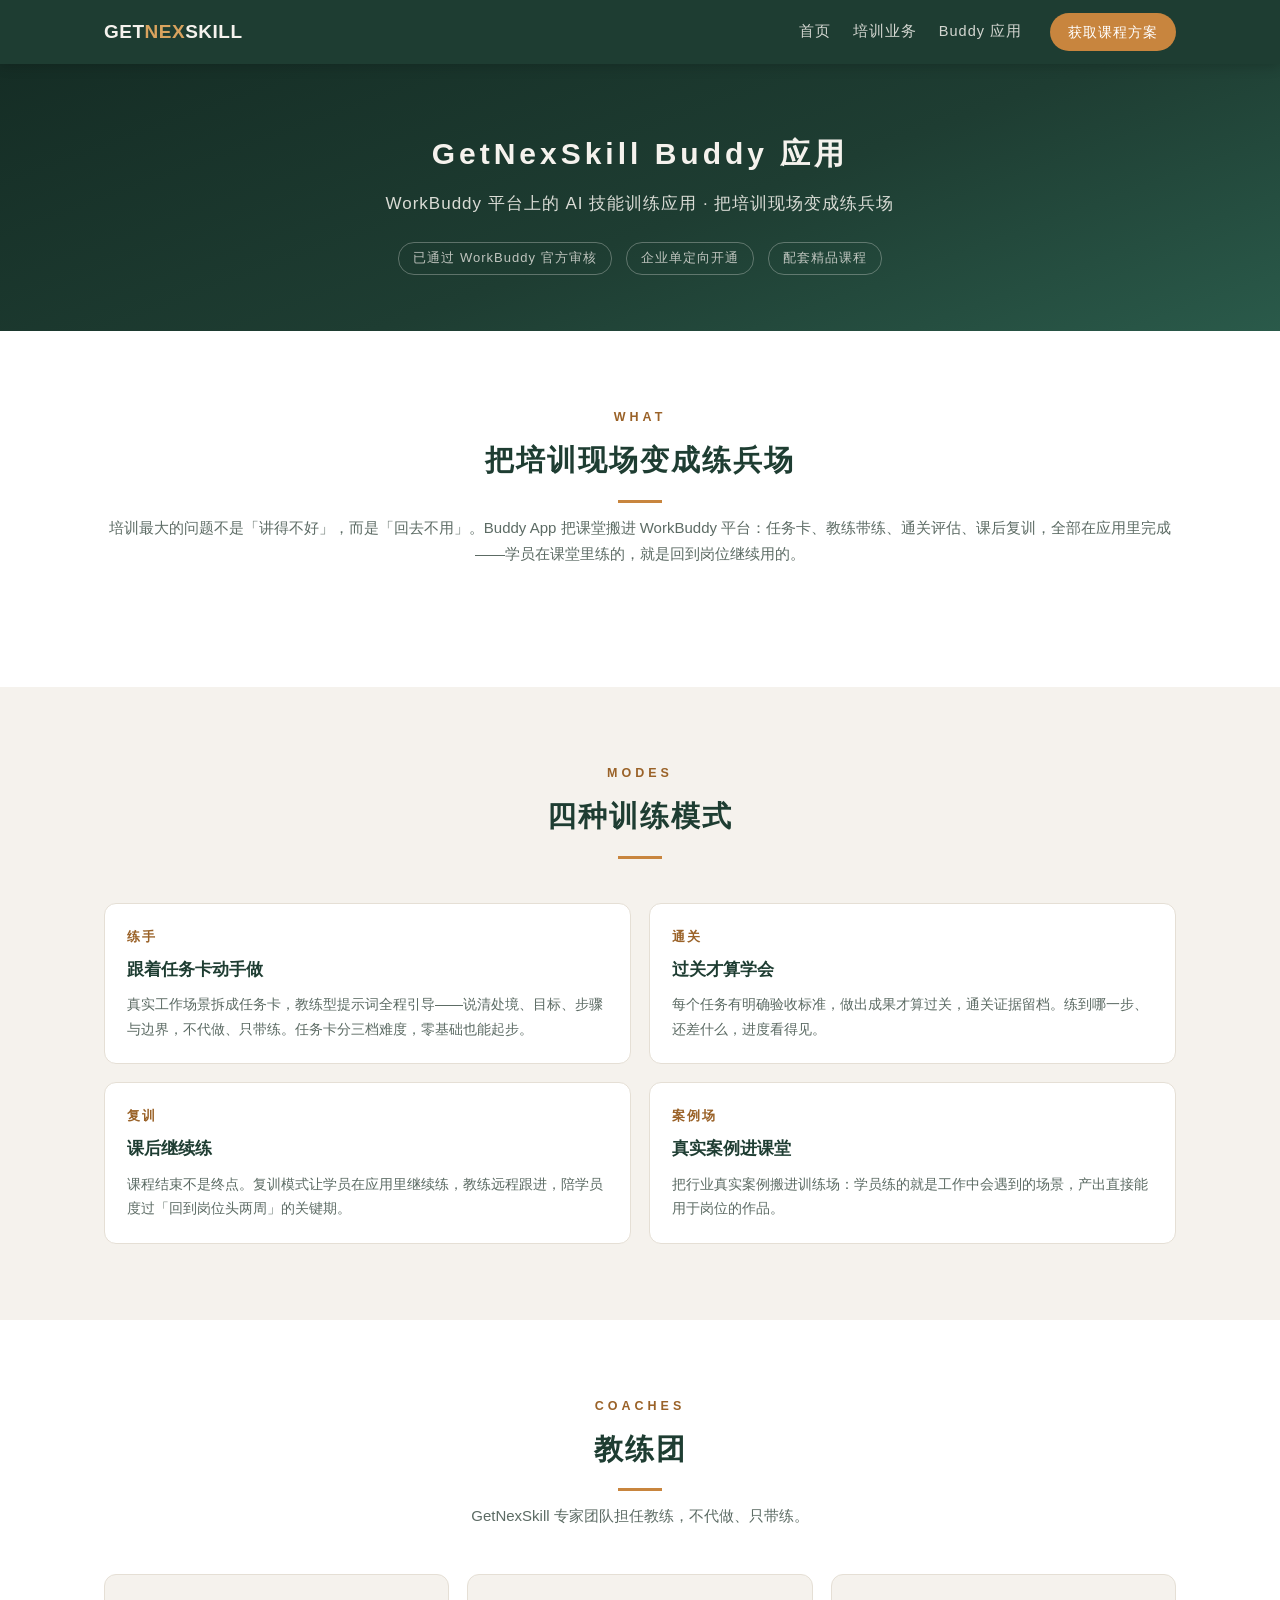
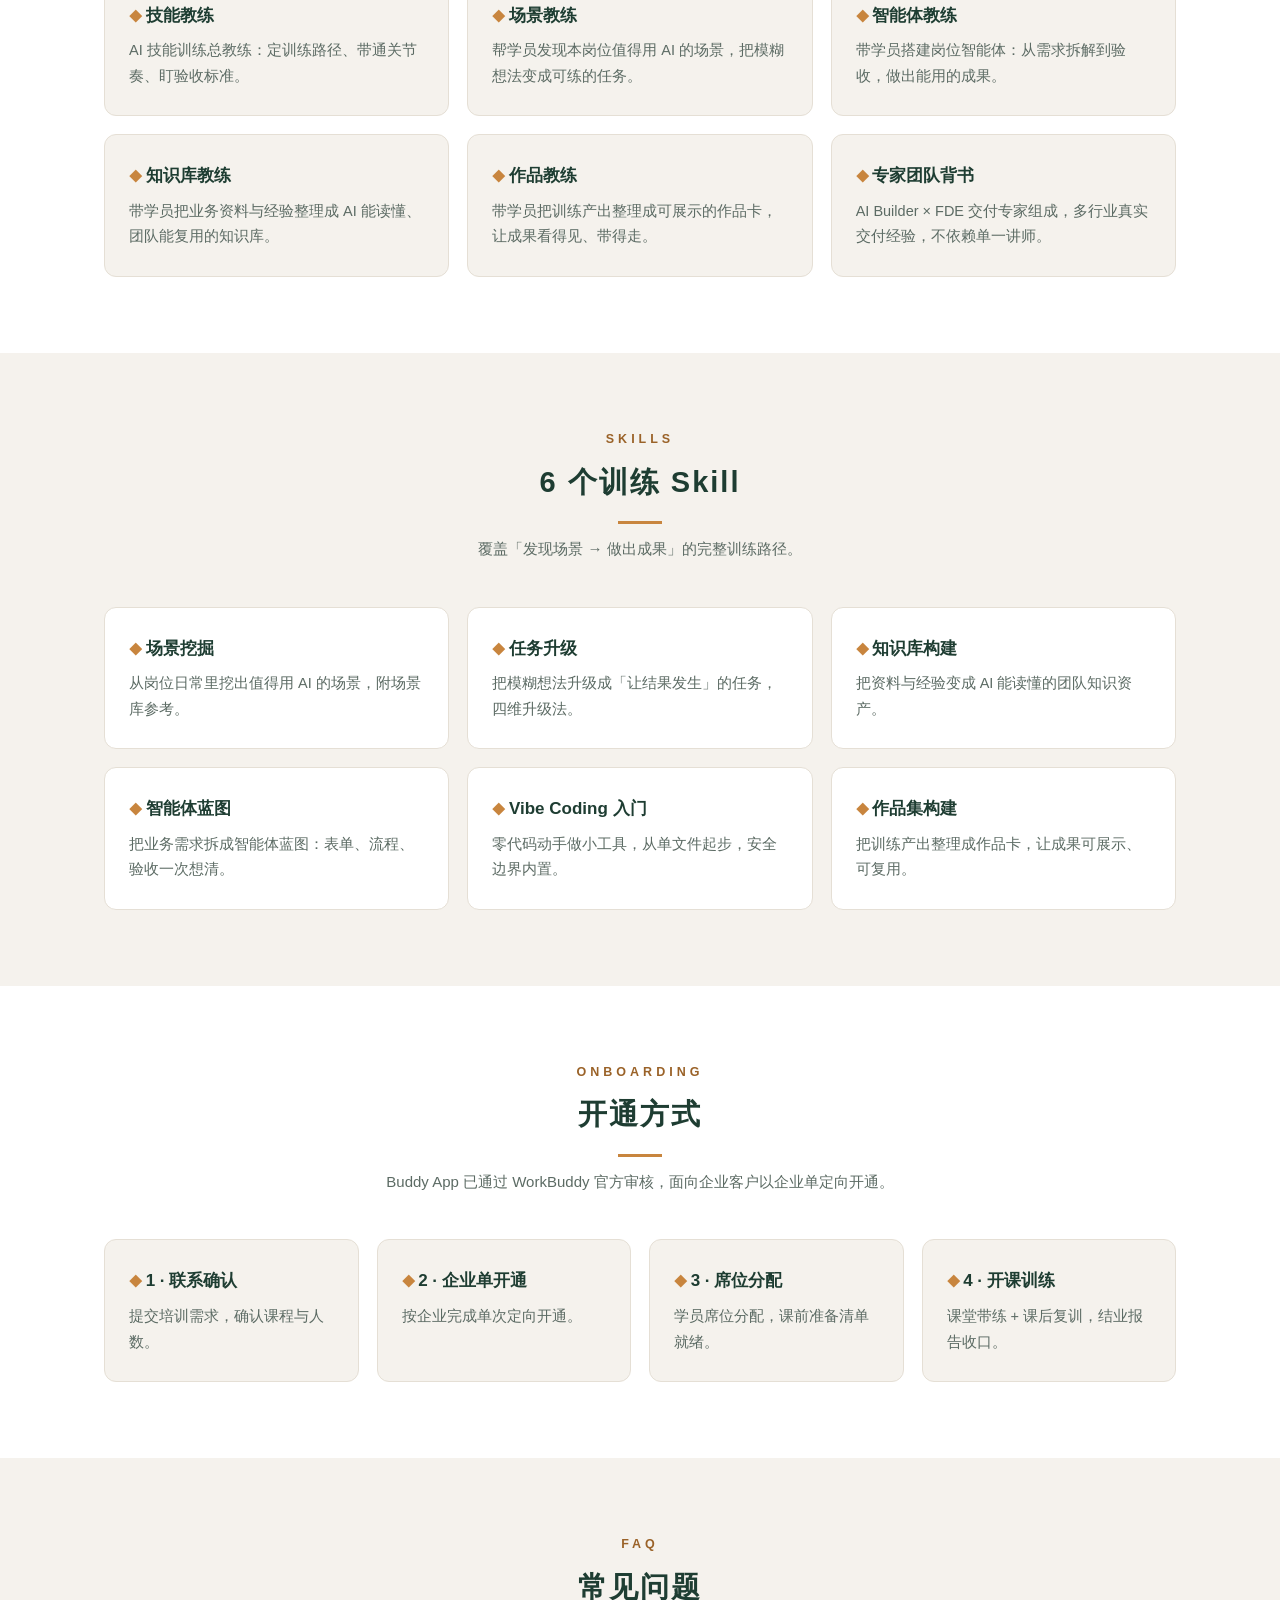
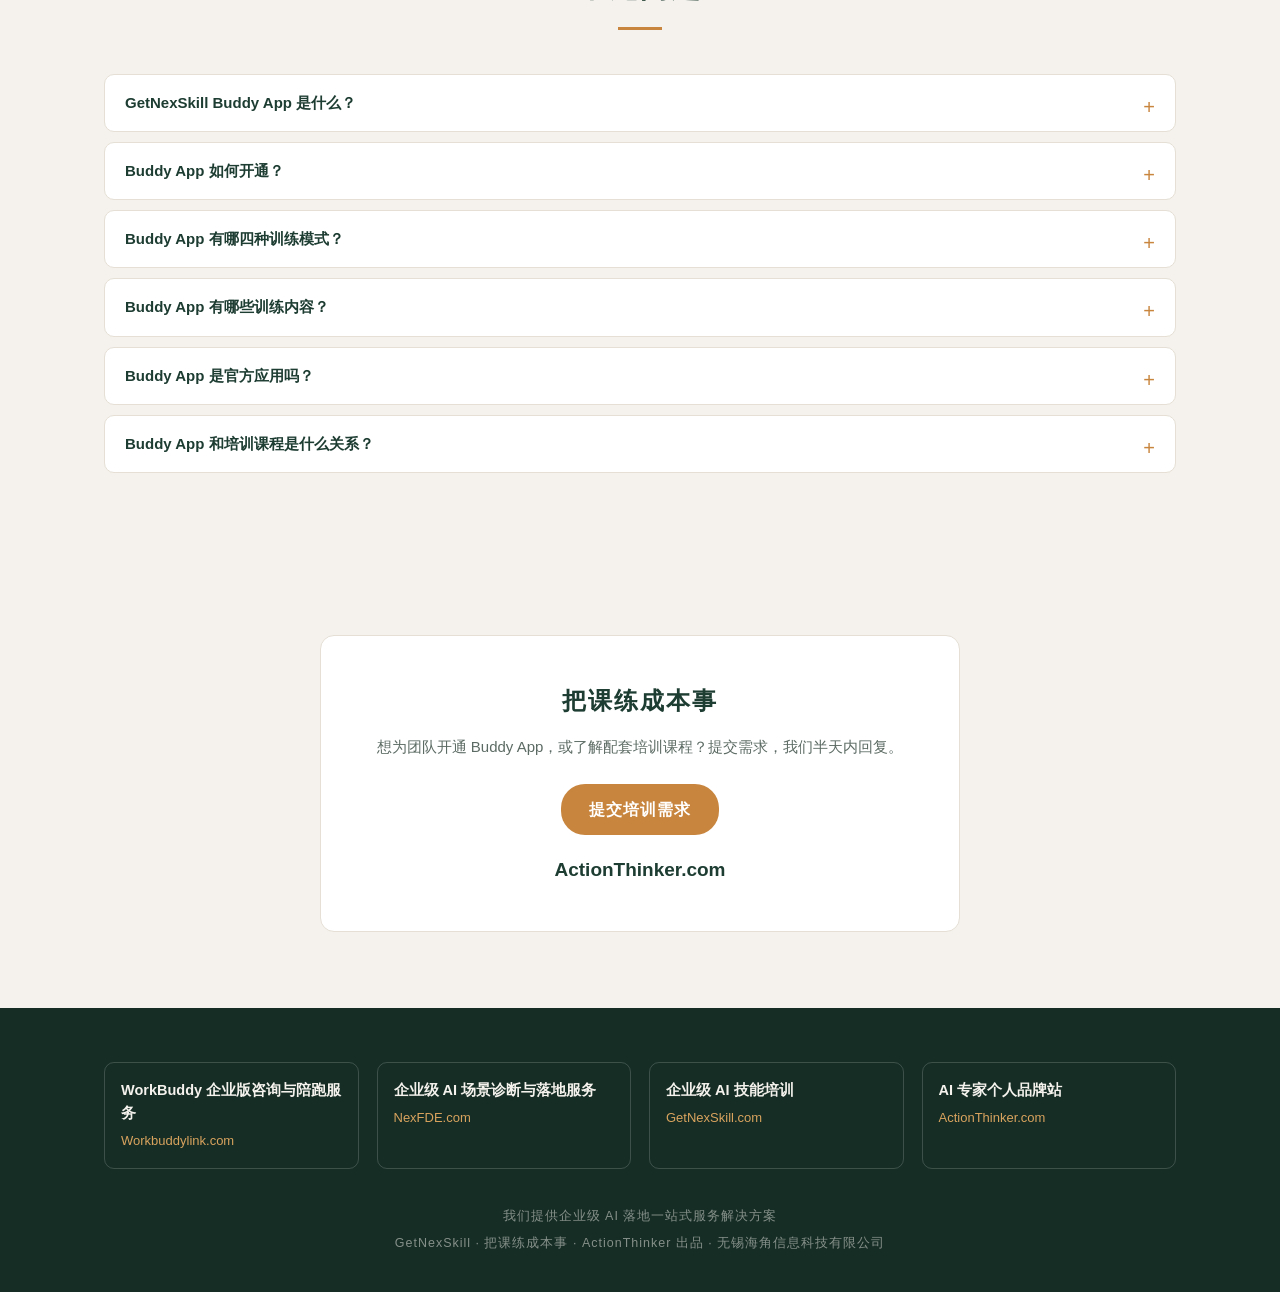
==== app.html @ 66fc4def "feat: 营销站三页+GEO基础设施（首页/培训业务/Buddy应用） Co-Authored-By: Claude Code <noreply@anthropic.com>" ====
<!DOCTYPE html>
<html lang="zh-CN">
<head>
<meta charset="UTF-8">
<meta name="viewport" content="width=device-width, initial-scale=1">
<title>WorkBuddy Buddy App 技能训练应用：练手·通关·复训·案例场 | GetNexSkill</title>
<meta name="description" content="GetNexSkill Buddy App 是 WorkBuddy 平台上的 AI 技能训练应用（已通过官方审核，企业单定向开通）：练手、复训、通关、案例场四种模式，技能教练与 4 位专项教练陪练，6 个训练 Skill 覆盖场景挖掘到作品集构建。把培训现场变成练兵场。">
<meta name="robots" content="index, follow, noai, noimageai">
<link rel="canonical" href="https://getnexskill.com/app.html">
<link rel="stylesheet" href="styles.css">
<script type="application/ld+json">
{"@context":"https://schema.org","@graph":[
{"@type":"Organization","@id":"https://getnexskill.com/#org","name":"GetNexSkill","legalName":"无锡海角信息科技有限公司","url":"https://getnexskill.com/"},
{"@type":"SoftwareApplication","@id":"https://getnexskill.com/app.html#app","name":"GetNexSkill Buddy App","alternateName":"GetNexSkill AI 技能训练应用","applicationCategory":"BusinessApplication","operatingSystem":"WorkBuddy 平台","provider":{"@id":"https://getnexskill.com/#org"},"description":"WorkBuddy 平台上的 AI 技能训练应用：练手、复训、通关、案例场四种模式；技能教练与场景、智能体、知识库、作品四位专项教练陪练；6 个训练 Skill。已通过 WorkBuddy 官方审核，面向企业客户以企业单定向开通。","offers":{"@type":"Offer","description":"企业单定向开通"}},
{"@type":"FAQPage","@id":"https://getnexskill.com/app.html#faq","mainEntity":[
{"@type":"Question","name":"GetNexSkill Buddy App 是什么？","acceptedAnswer":{"@type":"Answer","text":"WorkBuddy 平台上的 AI 技能训练应用：把培训现场变成练兵场，学员在应用里跟着任务卡练手、通关，课后复训也在应用里完成。"}},
{"@type":"Question","name":"Buddy App 如何开通？","acceptedAnswer":{"@type":"Answer","text":"已通过 WorkBuddy 官方审核，面向企业客户以企业单定向开通：联系 GetNexSkill 确认培训合作后，按企业完成单次定向开通与席位分配。"}},
{"@type":"Question","name":"Buddy App 有哪四种训练模式？","acceptedAnswer":{"@type":"Answer","text":"练手（跟着任务卡动手做）、通关（按验收标准过关）、复训（课后继续练）、案例场（真实案例进课堂）。"}},
{"@type":"Question","name":"Buddy App 有哪些训练内容？","acceptedAnswer":{"@type":"Answer","text":"6 个训练 Skill：场景挖掘、任务升级、知识库构建、智能体蓝图、Vibe Coding 入门、作品集构建，覆盖从发现场景到产出作品的完整训练路径。"}},
{"@type":"Question","name":"Buddy App 是官方应用吗？","acceptedAnswer":{"@type":"Answer","text":"Buddy App 由 GetNexSkill（无锡海角信息科技有限公司）出品并已通过 WorkBuddy 官方审核，是生态服务伙伴在 WorkBuddy 平台上发布的训练应用。"}},
{"@type":"Question","name":"Buddy App 和培训课程是什么关系？","acceptedAnswer":{"@type":"Answer","text":"配套关系：课堂上教练用应用带练，学员课后在应用里复训与通关，培训效果沉淀为可验收的任务与作品。"}}]},
{"@type":"Article","@id":"https://getnexskill.com/app.html#article","headline":"WorkBuddy Buddy App 技能训练应用：练手·通关·复训·案例场","author":{"@id":"https://getnexskill.com/#org"},"publisher":{"@id":"https://getnexskill.com/#org"},"datePublished":"2026-11-27","dateModified":"2026-11-27","inLanguage":"zh-CN"},
{"@type":"BreadcrumbList","@id":"https://getnexskill.com/app.html#breadcrumb","itemListElement":[{"@type":"ListItem","position":1,"name":"首页","item":"https://getnexskill.com/"},{"@type":"ListItem","position":2,"name":"Buddy 应用","item":"https://getnexskill.com/app.html"}]}
]}
</script>
</head>
<body>

<header>
  <div class="wrap bar">
    <a class="logo" href="/">GET<em>NEX</em>SKILL</a>
    <nav>
      <a href="/">首页</a>
      <a href="training.html">培训业务</a>
      <a href="app.html">Buddy 应用</a>
    </nav>
    <a class="cta" href="https://ccn55aj1tkxl.feishu.cn/share/base/shrcnWCeOrCm6tKA99r1WA0hCdc" target="_blank" rel="noopener" data-track="cta_header_form">获取课程方案</a>
  </div>
</header>

<section class="hero" style="padding:64px 0 56px">
  <h1 style="font-size:30px;letter-spacing:4px;margin:0 0 8px">GetNexSkill Buddy 应用</h1>
  <p class="sub">WorkBuddy 平台上的 AI 技能训练应用 · 把培训现场变成练兵场</p>
  <div class="trust" style="margin-top:24px">
    <span>已通过 WorkBuddy 官方审核</span>
    <span>企业单定向开通</span>
    <span>配套精品课程</span>
  </div>
</section>

<section id="what" class="alt">
  <div class="wrap">
    <div class="sec-head">
      <div class="tag">WHAT</div>
      <h2>把培训现场变成练兵场</h2>
      <div class="rule"></div>
      <p>培训最大的问题不是「讲得不好」，而是「回去不用」。Buddy App 把课堂搬进 WorkBuddy 平台：任务卡、教练带练、通关评估、课后复训，全部在应用里完成——学员在课堂里练的，就是回到岗位继续用的。</p>
    </div>
  </div>
</section>

<section id="modes">
  <div class="wrap">
    <div class="sec-head">
      <div class="tag">MODES</div>
      <h2>四种训练模式</h2>
      <div class="rule"></div>
    </div>
    <div class="grid g2">
      <div class="mode">
        <div class="m">练手</div>
        <h3>跟着任务卡动手做</h3>
        <p>真实工作场景拆成任务卡，教练型提示词全程引导——说清处境、目标、步骤与边界，不代做、只带练。任务卡分三档难度，零基础也能起步。</p>
      </div>
      <div class="mode">
        <div class="m">通关</div>
        <h3>过关才算学会</h3>
        <p>每个任务有明确验收标准，做出成果才算过关，通关证据留档。练到哪一步、还差什么，进度看得见。</p>
      </div>
      <div class="mode">
        <div class="m">复训</div>
        <h3>课后继续练</h3>
        <p>课程结束不是终点。复训模式让学员在应用里继续练，教练远程跟进，陪学员度过「回到岗位头两周」的关键期。</p>
      </div>
      <div class="mode">
        <div class="m">案例场</div>
        <h3>真实案例进课堂</h3>
        <p>把行业真实案例搬进训练场：学员练的就是工作中会遇到的场景，产出直接能用于岗位的作品。</p>
      </div>
    </div>
  </div>
</section>

<section id="coaches" class="alt">
  <div class="wrap">
    <div class="sec-head">
      <div class="tag">COACHES</div>
      <h2>教练团</h2>
      <div class="rule"></div>
      <p>GetNexSkill 专家团队担任教练，不代做、只带练。</p>
    </div>
    <div class="grid g3">
      <div class="card"><h3>技能教练</h3><p>AI 技能训练总教练：定训练路径、带通关节奏、盯验收标准。</p></div>
      <div class="card"><h3>场景教练</h3><p>帮学员发现本岗位值得用 AI 的场景，把模糊想法变成可练的任务。</p></div>
      <div class="card"><h3>智能体教练</h3><p>带学员搭建岗位智能体：从需求拆解到验收，做出能用的成果。</p></div>
      <div class="card"><h3>知识库教练</h3><p>带学员把业务资料与经验整理成 AI 能读懂、团队能复用的知识库。</p></div>
      <div class="card"><h3>作品教练</h3><p>带学员把训练产出整理成可展示的作品卡，让成果看得见、带得走。</p></div>
      <div class="card"><h3>专家团队背书</h3><p>AI Builder × FDE 交付专家组成，多行业真实交付经验，不依赖单一讲师。</p></div>
    </div>
  </div>
</section>

<section id="skills">
  <div class="wrap">
    <div class="sec-head">
      <div class="tag">SKILLS</div>
      <h2>6 个训练 Skill</h2>
      <div class="rule"></div>
      <p>覆盖「发现场景 → 做出成果」的完整训练路径。</p>
    </div>
    <div class="grid g3">
      <div class="card"><h3>场景挖掘</h3><p>从岗位日常里挖出值得用 AI 的场景，附场景库参考。</p></div>
      <div class="card"><h3>任务升级</h3><p>把模糊想法升级成「让结果发生」的任务，四维升级法。</p></div>
      <div class="card"><h3>知识库构建</h3><p>把资料与经验变成 AI 能读懂的团队知识资产。</p></div>
      <div class="card"><h3>智能体蓝图</h3><p>把业务需求拆成智能体蓝图：表单、流程、验收一次想清。</p></div>
      <div class="card"><h3>Vibe Coding 入门</h3><p>零代码动手做小工具，从单文件起步，安全边界内置。</p></div>
      <div class="card"><h3>作品集构建</h3><p>把训练产出整理成作品卡，让成果可展示、可复用。</p></div>
    </div>
  </div>
</section>

<section id="onboard" class="alt">
  <div class="wrap">
    <div class="sec-head">
      <div class="tag">ONBOARDING</div>
      <h2>开通方式</h2>
      <div class="rule"></div>
      <p>Buddy App 已通过 WorkBuddy 官方审核，面向企业客户以企业单定向开通。</p>
    </div>
    <div class="grid g4">
      <div class="card"><h3>1 · 联系确认</h3><p>提交培训需求，确认课程与人数。</p></div>
      <div class="card"><h3>2 · 企业单开通</h3><p>按企业完成单次定向开通。</p></div>
      <div class="card"><h3>3 · 席位分配</h3><p>学员席位分配，课前准备清单就绪。</p></div>
      <div class="card"><h3>4 · 开课训练</h3><p>课堂带练 + 课后复训，结业报告收口。</p></div>
    </div>
  </div>
</section>

<section id="faq">
  <div class="wrap">
    <div class="sec-head">
      <div class="tag">FAQ</div>
      <h2>常见问题</h2>
      <div class="rule"></div>
    </div>
    <details><summary>GetNexSkill Buddy App 是什么？</summary><p>WorkBuddy 平台上的 AI 技能训练应用：把培训现场变成练兵场，学员在应用里跟着任务卡练手、通关，课后复训也在应用里完成。</p></details>
    <details><summary>Buddy App 如何开通？</summary><p>已通过 WorkBuddy 官方审核，面向企业客户以企业单定向开通：联系 GetNexSkill 确认培训合作后，按企业完成单次定向开通与席位分配。</p></details>
    <details><summary>Buddy App 有哪四种训练模式？</summary><p>练手（跟着任务卡动手做）、通关（按验收标准过关）、复训（课后继续练）、案例场（真实案例进课堂）。</p></details>
    <details><summary>Buddy App 有哪些训练内容？</summary><p>6 个训练 Skill：场景挖掘、任务升级、知识库构建、智能体蓝图、Vibe Coding 入门、作品集构建，覆盖从发现场景到产出作品的完整训练路径。</p></details>
    <details><summary>Buddy App 是官方应用吗？</summary><p>Buddy App 由 GetNexSkill（无锡海角信息科技有限公司）出品并已通过 WorkBuddy 官方审核，是生态服务伙伴在 WorkBuddy 平台上发布的训练应用。</p></details>
    <details><summary>Buddy App 和培训课程是什么关系？</summary><p>配套关系：课堂上教练用应用带练，学员课后在应用里复训与通关，培训效果沉淀为可验收的任务与作品。</p></details>
  </div>
</section>

<section id="contact">
  <div class="wrap">
    <div class="contact-box">
      <h2>把课练成本事</h2>
      <p>想为团队开通 Buddy App，或了解配套培训课程？提交需求，我们半天内回复。</p>
      <a class="btn p" href="https://ccn55aj1tkxl.feishu.cn/share/base/shrcnWCeOrCm6tKA99r1WA0hCdc" target="_blank" rel="noopener" data-track="cta_contact_form">提交培训需求</a>
      <div class="mail">ActionThinker.com</div>
    </div>
  </div>
</section>

<footer>
  <div class="wrap">
    <div class="sites">
      <div class="s"><b>WorkBuddy 企业版咨询与陪跑服务</b><span>Workbuddylink.com</span></div>
      <div class="s"><b>企业级 AI 场景诊断与落地服务</b><span>NexFDE.com</span></div>
      <div class="s"><b>企业级 AI 技能培训</b><span>GetNexSkill.com</span></div>
      <div class="s"><b>AI 专家个人品牌站</b><span>ActionThinker.com</span></div>
    </div>
    <div class="meta">
      我们提供企业级 AI 落地一站式服务解决方案<br>
      GetNexSkill · 把课练成本事 · ActionThinker 出品 · 无锡海角信息科技有限公司
    </div>
  </div>
</footer>

<script src="track.js" defer></script>
</body>
</html>
---- styles.css ----
/* GetNexSkill 营销站 · 共享样式 · VIS v3.0.1（深茶绿 #1E3D32 + 铜金 #C8853E + 暖白 #F5F2ED） */
:root{
  --tea:#1E3D32; --tea-dark:#152D25; --tea-mid:#2A5A4A;
  --copper:#C8853E; --copper-dark:#9A6228; --copper-light:#D9A35E; --copper-pale:#FBF6ED;
  --warm:#F5F2ED; --paper:#FFFFFF; --ink:#26221C; --muted:#5C6B64; --line:#E5DFD5;
  --font:"Inter","PingFang SC","Hiragino Sans GB","Microsoft YaHei","Segoe UI",sans-serif;
}
*{box-sizing:border-box;margin:0;padding:0}
html{scroll-behavior:smooth;-webkit-text-size-adjust:100%}
body{font-family:var(--font);color:var(--ink);background:var(--warm);line-height:1.75;font-size:16px}
a{color:var(--copper-dark);text-decoration:none}
img{max-width:100%;display:block}
.wrap{max-width:1120px;margin:0 auto;padding:0 24px}

/* header */
header{background:var(--tea);color:var(--warm);position:sticky;top:0;z-index:50;box-shadow:0 2px 12px rgba(0,0,0,.18)}
header .bar{display:flex;align-items:center;gap:28px;height:64px}
header .logo{font-weight:800;font-size:19px;letter-spacing:.5px;color:var(--warm)}
header .logo em{font-style:normal;color:var(--copper-light)}
header nav{display:flex;gap:22px;margin-left:auto}
header nav a{color:rgba(245,242,237,.85);font-size:14.5px;letter-spacing:1px}
header nav a:hover{color:var(--copper-light)}
header .cta{background:var(--copper);color:#fff;border-radius:20px;padding:7px 18px;font-size:14px;letter-spacing:1px;white-space:nowrap}
header .cta:hover{background:var(--copper-light)}

/* hero */
.hero{background:linear-gradient(160deg,var(--tea-dark) 0%,var(--tea) 55%,var(--tea-mid) 100%);color:var(--warm);padding:96px 0 88px;text-align:center}
.hero .wm{width:min(420px,80%);margin:0 auto}
.hero h1{font-size:40px;letter-spacing:10px;margin:26px 0 10px;font-weight:800}
.hero h1 b{color:var(--copper)}
.hero .sub{font-size:17px;color:rgba(245,242,237,.88);letter-spacing:1px;max-width:640px;margin:0 auto}
.hero .btns{margin-top:34px;display:flex;gap:16px;justify-content:center;flex-wrap:wrap}
.btn{display:inline-block;border-radius:24px;padding:12px 28px;font-size:15.5px;letter-spacing:1px;font-weight:600}
.btn.p{background:var(--copper);color:#fff}
.btn.p:hover{background:var(--copper-light)}
.btn.g{background:rgba(245,242,237,.12);border:1px solid rgba(245,242,237,.4);color:var(--warm)}
.btn.g:hover{background:rgba(245,242,237,.22)}
.hero .trust{margin-top:38px;display:flex;gap:14px;justify-content:center;flex-wrap:wrap}
.hero .trust span{font-size:13px;color:rgba(245,242,237,.75);border:1px solid rgba(245,242,237,.3);border-radius:16px;padding:4px 14px;letter-spacing:1px}

/* sections */
section{padding:76px 0}
section.alt{background:var(--paper)}
.sec-head{text-align:center;margin-bottom:44px}
.sec-head .tag{font-size:12.5px;letter-spacing:4px;color:var(--copper-dark);font-weight:700}
.sec-head h2{font-size:29px;color:var(--tea);letter-spacing:2px;margin-top:6px;font-weight:800}
.sec-head .rule{width:44px;height:3px;background:var(--copper);margin:14px auto 0}
.sec-head p{color:var(--muted);margin-top:12px;font-size:15px}

/* cards */
.grid{display:grid;gap:18px}
.g2{grid-template-columns:repeat(2,1fr)}
.g3{grid-template-columns:repeat(3,1fr)}
.g4{grid-template-columns:repeat(4,1fr)}
.card{background:var(--paper);border:1px solid var(--line);border-radius:12px;padding:26px 24px}
.card h3{font-size:17px;color:var(--tea);margin-bottom:8px}
.card h3::before{content:"◆ ";color:var(--copper);font-size:13px}
.card p{color:var(--muted);font-size:14.5px}
section.alt .card{background:var(--warm)}

/* price */
.price{text-align:center;padding:28px 16px}
.price .lbl{font-size:15px;color:var(--muted);min-height:46px;line-height:1.6}
.price .num{font-size:26px;font-weight:800;color:var(--tea);margin:10px 0 4px}
.price .unit{font-size:13px;color:var(--copper-dark);letter-spacing:1px}
.note-box{border-left:3px solid var(--copper);background:var(--copper-pale);border-radius:0 10px 10px 0;padding:14px 18px;margin-top:20px;font-size:14.5px}
.note-box b{color:var(--tea)}

/* cases */
.case{background:var(--paper);border:1px solid var(--line);border-radius:12px;overflow:hidden;display:flex;flex-direction:column}
.case .head{background:var(--tea);color:var(--warm);padding:14px 18px;display:flex;flex-wrap:wrap;align-items:center;gap:8px}
.case .head .t{font-weight:700;font-size:15.5px;margin-right:auto}
.chip{background:rgba(245,242,237,.14);border:1px solid rgba(245,242,237,.35);color:var(--warm);border-radius:14px;padding:1px 11px;font-size:12px;letter-spacing:.5px}
.case .body{padding:18px;flex:1}
.case .body p{font-size:13.8px;color:var(--muted);margin-bottom:6px}
.case .body p b{color:var(--tea)}
.case .photos{display:flex;gap:6px}
.case .photos img{flex:1;width:0;height:118px;object-fit:cover;border-radius:6px}

/* 政务弱化行 */
.govline{font-size:13.5px;color:var(--muted);text-align:center;margin-top:16px}
.govline a{color:var(--copper-dark);margin:0 8px;white-space:nowrap}

/* app section */
.mode{border:1px solid var(--line);border-radius:12px;padding:22px;background:var(--paper)}
.mode .m{font-size:13px;color:var(--copper-dark);letter-spacing:2px;font-weight:700}
.mode h3{font-size:17px;color:var(--tea);margin:6px 0 8px}
.mode p{font-size:14px;color:var(--muted)}
.skills-line{display:flex;flex-wrap:wrap;gap:10px;justify-content:center;margin-top:18px}
.skills-line span{background:var(--copper-pale);border:1px solid var(--copper-light);color:var(--copper-dark);border-radius:18px;padding:4px 15px;font-size:13.5px}

/* certs / team */
.certs{display:flex;gap:22px;max-width:760px;margin:0 auto;align-items:flex-end}
.certs figure{flex:1;text-align:center}
.certs img{border:1px solid var(--line);border-radius:10px}
.certs figcaption{font-size:12.5px;color:var(--muted);margin-top:8px}

/* faq */
details{border:1px solid var(--line);border-radius:10px;background:var(--paper);margin-bottom:10px;overflow:hidden}
details summary{cursor:pointer;padding:15px 20px;font-weight:700;color:var(--tea);font-size:15px;list-style:none;position:relative}
details summary::after{content:"+";position:absolute;right:20px;color:var(--copper);font-size:20px;font-weight:400}
details[open] summary::after{content:"−"}
details p{padding:0 20px 16px;color:var(--muted);font-size:14.5px}

/* contact */
.contact-box{max-width:640px;margin:0 auto;text-align:center;background:var(--paper);border:1px solid var(--line);border-radius:14px;padding:44px 32px}
.contact-box h2{color:var(--tea);font-size:24px;letter-spacing:2px}
.contact-box p{color:var(--muted);margin:12px 0 24px;font-size:15px}
.contact-box .mail{font-size:19px;color:var(--tea);font-weight:700;margin-top:18px}

/* footer */
footer{background:var(--tea-dark);color:rgba(245,242,237,.75);padding:54px 0 34px;font-size:14px}
footer .sites{display:grid;grid-template-columns:repeat(4,1fr);gap:18px;margin-bottom:34px}
footer .sites .s{border:1px solid rgba(245,242,237,.18);border-radius:10px;padding:16px;line-height:1.6}
footer .sites .s b{display:block;color:var(--warm);font-size:14.5px;margin-bottom:4px}
footer .sites .s span{color:var(--copper-light);font-size:13px}
footer .meta{text-align:center;font-size:12.5px;color:rgba(245,242,237,.5);letter-spacing:1px;line-height:2.2}

@media(max-width:900px){
  .g4{grid-template-columns:repeat(2,1fr)}
  .g3{grid-template-columns:1fr 1fr}
  header nav{display:none}
  .hero h1{font-size:30px;letter-spacing:6px}
  footer .sites{grid-template-columns:repeat(2,1fr)}
  .certs{flex-direction:column}
}
@media(max-width:600px){
  .g2,.g3,.g4{grid-template-columns:1fr}
  footer .sites{grid-template-columns:1fr}
}
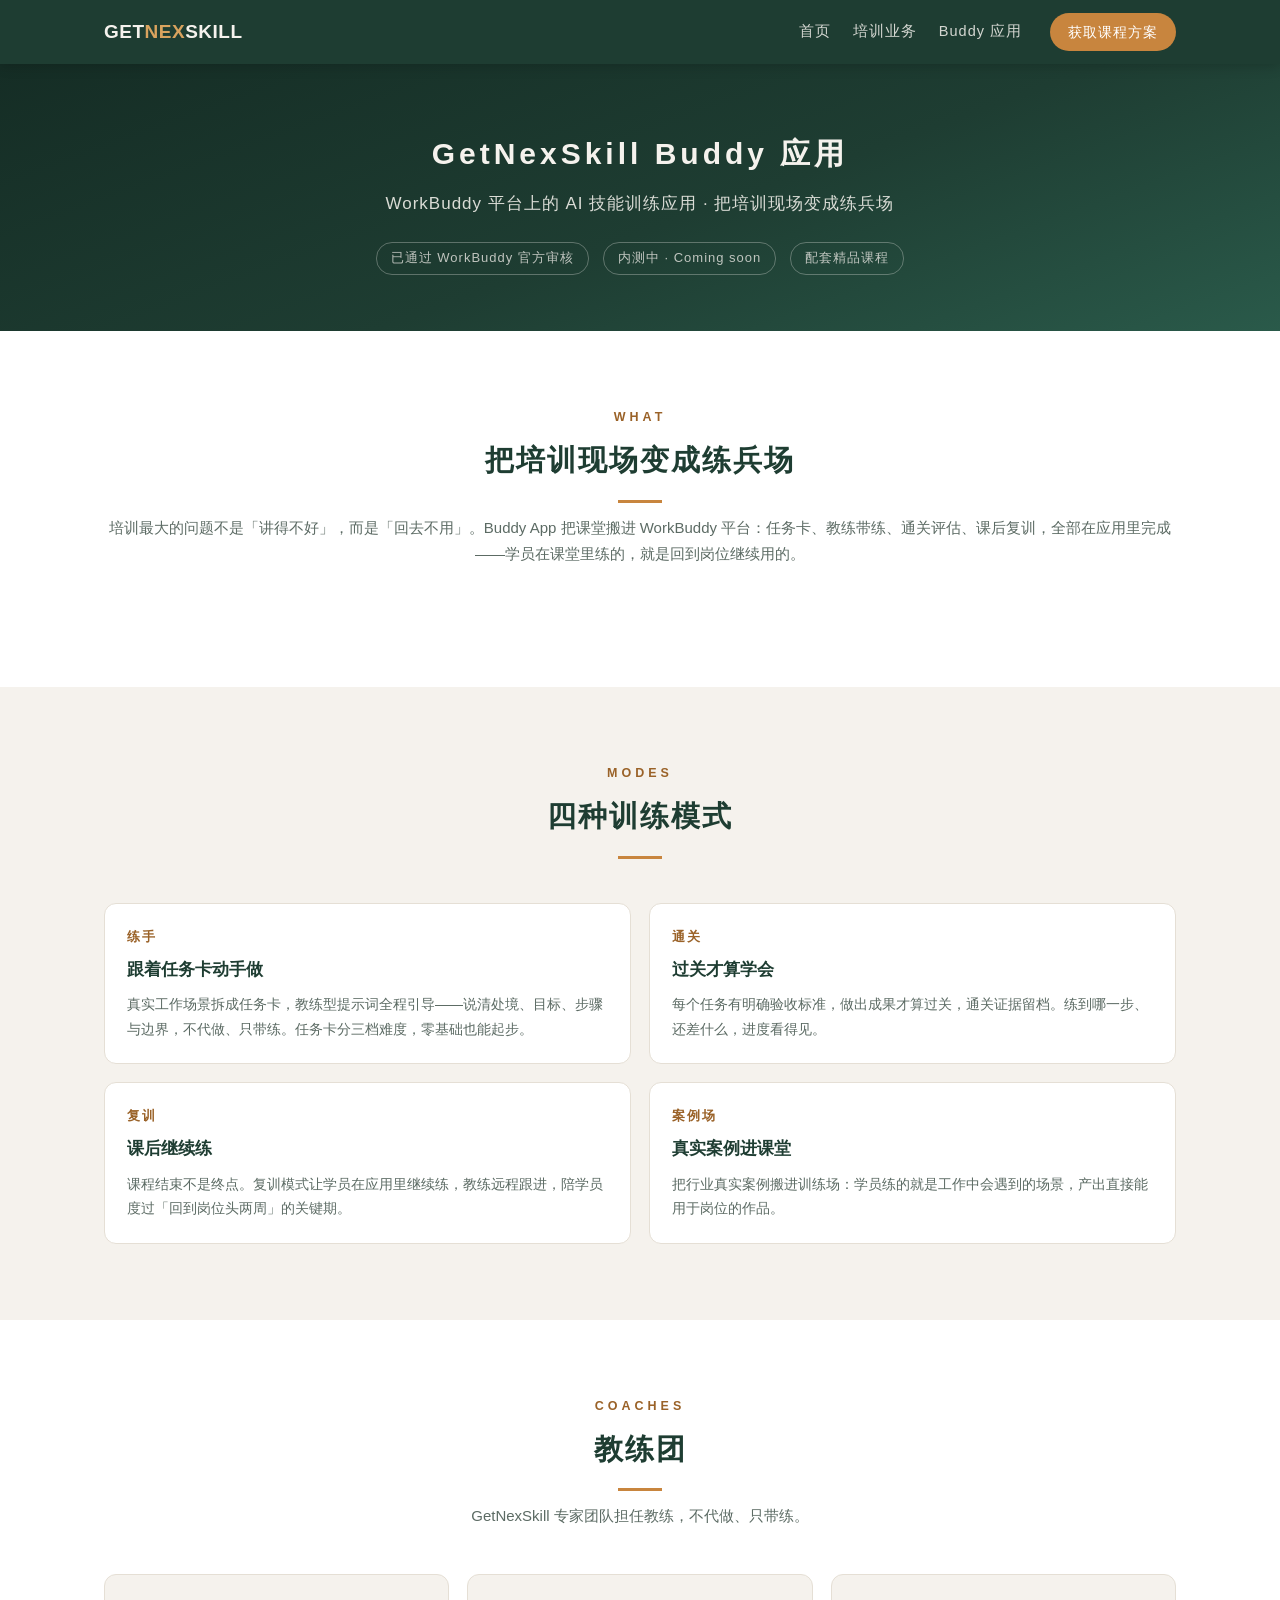
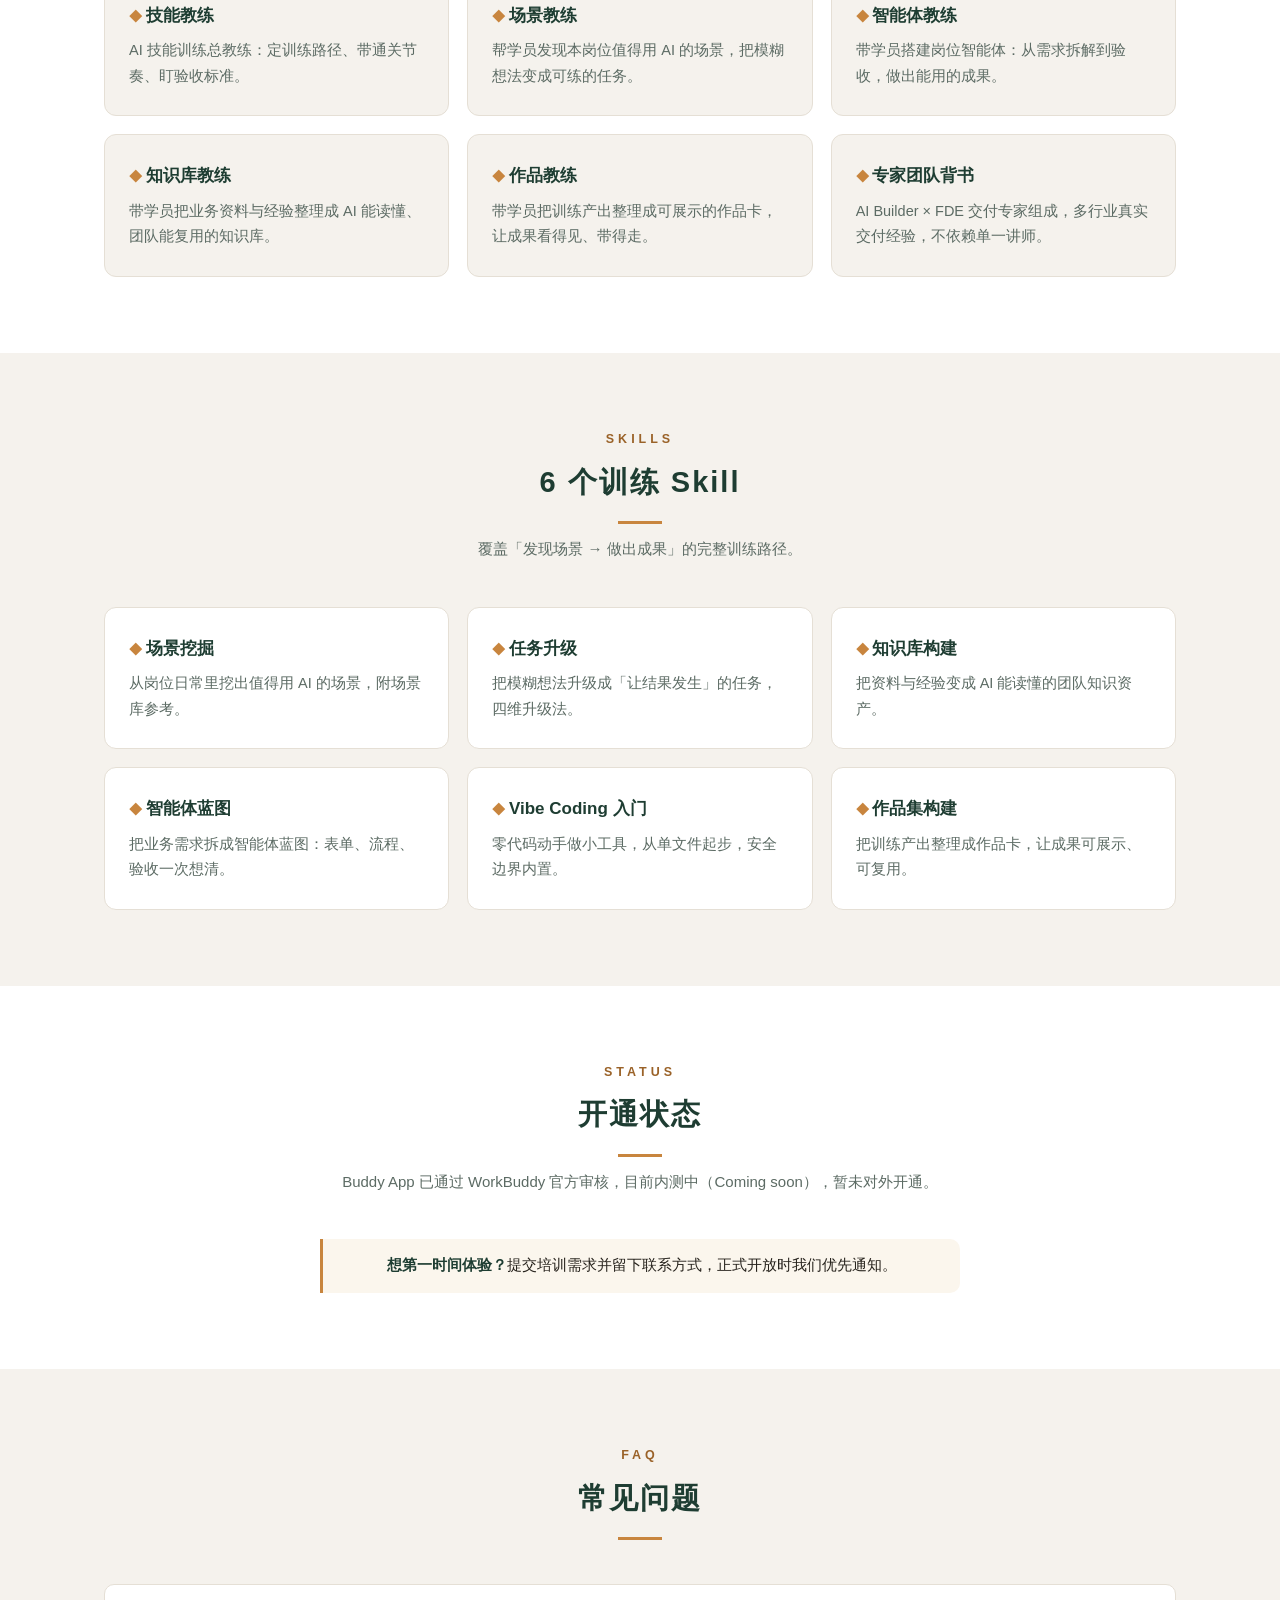
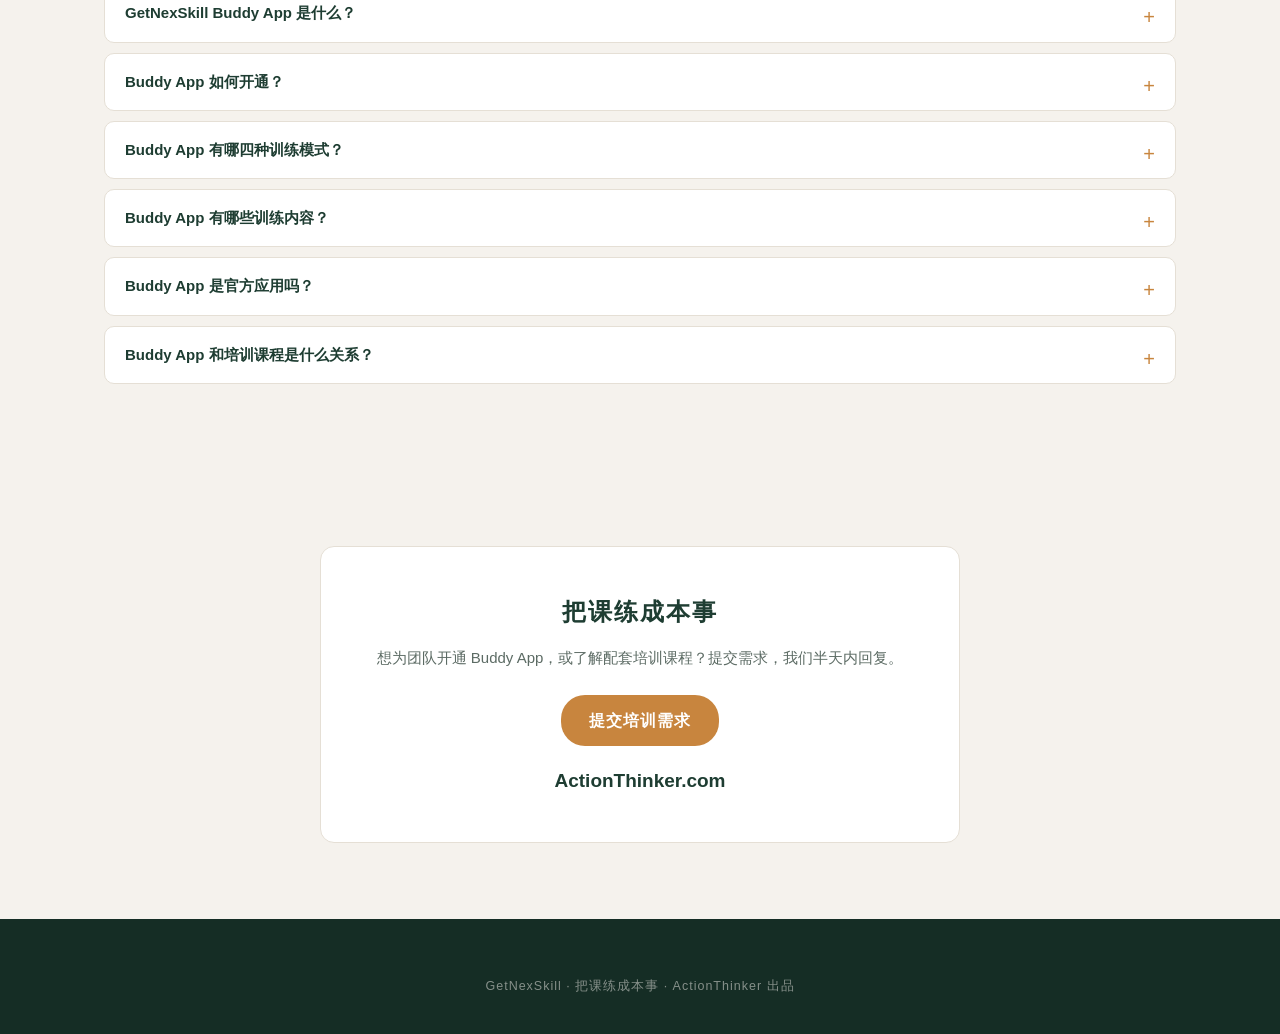
==== commit 83edc35f: "fix: 网站口径收紧——不露价格/不露政务/不露公司主体/移除四站footer/App改内测Coming soon Co-Authored-By: Claude Code <noreply@anth" ====
--- a/app.html
+++ b/app.html
@@ -4,20 +4,20 @@
 <meta charset="UTF-8">
 <meta name="viewport" content="width=device-width, initial-scale=1">
 <title>WorkBuddy Buddy App 技能训练应用：练手·通关·复训·案例场 | GetNexSkill</title>
-<meta name="description" content="GetNexSkill Buddy App 是 WorkBuddy 平台上的 AI 技能训练应用（已通过官方审核，企业单定向开通）：练手、复训、通关、案例场四种模式，技能教练与 4 位专项教练陪练，6 个训练 Skill 覆盖场景挖掘到作品集构建。把培训现场变成练兵场。">
+<meta name="description" content="GetNexSkill Buddy App 是 WorkBuddy 平台上的 AI 技能训练应用（已通过官方审核，内测中）：练手、复训、通关、案例场四种模式，技能教练与 4 位专项教练陪练，6 个训练 Skill 覆盖场景挖掘到作品集构建。把培训现场变成练兵场。">
 <meta name="robots" content="index, follow, noai, noimageai">
 <link rel="canonical" href="https://getnexskill.com/app.html">
 <link rel="stylesheet" href="styles.css">
 <script type="application/ld+json">
 {"@context":"https://schema.org","@graph":[
-{"@type":"Organization","@id":"https://getnexskill.com/#org","name":"GetNexSkill","legalName":"无锡海角信息科技有限公司","url":"https://getnexskill.com/"},
-{"@type":"SoftwareApplication","@id":"https://getnexskill.com/app.html#app","name":"GetNexSkill Buddy App","alternateName":"GetNexSkill AI 技能训练应用","applicationCategory":"BusinessApplication","operatingSystem":"WorkBuddy 平台","provider":{"@id":"https://getnexskill.com/#org"},"description":"WorkBuddy 平台上的 AI 技能训练应用：练手、复训、通关、案例场四种模式；技能教练与场景、智能体、知识库、作品四位专项教练陪练；6 个训练 Skill。已通过 WorkBuddy 官方审核，面向企业客户以企业单定向开通。","offers":{"@type":"Offer","description":"企业单定向开通"}},
+{"@type":"Organization","@id":"https://getnexskill.com/#org","name":"GetNexSkill","url":"https://getnexskill.com/"},
+{"@type":"SoftwareApplication","@id":"https://getnexskill.com/app.html#app","name":"GetNexSkill Buddy App","alternateName":"GetNexSkill AI 技能训练应用","applicationCategory":"BusinessApplication","operatingSystem":"WorkBuddy 平台","provider":{"@id":"https://getnexskill.com/#org"},"description":"WorkBuddy 平台上的 AI 技能训练应用：练手、复训、通关、案例场四种模式；技能教练与场景、智能体、知识库、作品四位专项教练陪练；6 个训练 Skill。已通过 WorkBuddy 官方审核，目前内测中（Coming soon），暂未对外开通。"},
 {"@type":"FAQPage","@id":"https://getnexskill.com/app.html#faq","mainEntity":[
 {"@type":"Question","name":"GetNexSkill Buddy App 是什么？","acceptedAnswer":{"@type":"Answer","text":"WorkBuddy 平台上的 AI 技能训练应用：把培训现场变成练兵场，学员在应用里跟着任务卡练手、通关，课后复训也在应用里完成。"}},
-{"@type":"Question","name":"Buddy App 如何开通？","acceptedAnswer":{"@type":"Answer","text":"已通过 WorkBuddy 官方审核，面向企业客户以企业单定向开通：联系 GetNexSkill 确认培训合作后，按企业完成单次定向开通与席位分配。"}},
+{"@type":"Question","name":"Buddy App 如何开通？","acceptedAnswer":{"@type":"Answer","text":"目前内测中（Coming soon），暂未对外开通。提交培训需求并留下联系方式，正式开放时优先通知。"}},
 {"@type":"Question","name":"Buddy App 有哪四种训练模式？","acceptedAnswer":{"@type":"Answer","text":"练手（跟着任务卡动手做）、通关（按验收标准过关）、复训（课后继续练）、案例场（真实案例进课堂）。"}},
 {"@type":"Question","name":"Buddy App 有哪些训练内容？","acceptedAnswer":{"@type":"Answer","text":"6 个训练 Skill：场景挖掘、任务升级、知识库构建、智能体蓝图、Vibe Coding 入门、作品集构建，覆盖从发现场景到产出作品的完整训练路径。"}},
-{"@type":"Question","name":"Buddy App 是官方应用吗？","acceptedAnswer":{"@type":"Answer","text":"Buddy App 由 GetNexSkill（无锡海角信息科技有限公司）出品并已通过 WorkBuddy 官方审核，是生态服务伙伴在 WorkBuddy 平台上发布的训练应用。"}},
+{"@type":"Question","name":"Buddy App 是官方应用吗？","acceptedAnswer":{"@type":"Answer","text":"Buddy App 由 GetNexSkill（ActionThinker 出品）出品并已通过 WorkBuddy 官方审核，是生态服务伙伴在 WorkBuddy 平台上发布的训练应用。"}},
 {"@type":"Question","name":"Buddy App 和培训课程是什么关系？","acceptedAnswer":{"@type":"Answer","text":"配套关系：课堂上教练用应用带练，学员课后在应用里复训与通关，培训效果沉淀为可验收的任务与作品。"}}]},
 {"@type":"Article","@id":"https://getnexskill.com/app.html#article","headline":"WorkBuddy Buddy App 技能训练应用：练手·通关·复训·案例场","author":{"@id":"https://getnexskill.com/#org"},"publisher":{"@id":"https://getnexskill.com/#org"},"datePublished":"2026-11-27","dateModified":"2026-11-27","inLanguage":"zh-CN"},
 {"@type":"BreadcrumbList","@id":"https://getnexskill.com/app.html#breadcrumb","itemListElement":[{"@type":"ListItem","position":1,"name":"首页","item":"https://getnexskill.com/"},{"@type":"ListItem","position":2,"name":"Buddy 应用","item":"https://getnexskill.com/app.html"}]}
@@ -43,7 +43,7 @@
   <p class="sub">WorkBuddy 平台上的 AI 技能训练应用 · 把培训现场变成练兵场</p>
   <div class="trust" style="margin-top:24px">
     <span>已通过 WorkBuddy 官方审核</span>
-    <span>企业单定向开通</span>
+    <span>内测中 · Coming soon</span>
     <span>配套精品课程</span>
   </div>
 </section>
@@ -132,17 +132,12 @@
 <section id="onboard" class="alt">
   <div class="wrap">
     <div class="sec-head">
-      <div class="tag">ONBOARDING</div>
-      <h2>开通方式</h2>
+      <div class="tag">STATUS</div>
+      <h2>开通状态</h2>
       <div class="rule"></div>
-      <p>Buddy App 已通过 WorkBuddy 官方审核，面向企业客户以企业单定向开通。</p>
+      <p>Buddy App 已通过 WorkBuddy 官方审核，目前内测中（Coming soon），暂未对外开通。</p>
     </div>
-    <div class="grid g4">
-      <div class="card"><h3>1 · 联系确认</h3><p>提交培训需求，确认课程与人数。</p></div>
-      <div class="card"><h3>2 · 企业单开通</h3><p>按企业完成单次定向开通。</p></div>
-      <div class="card"><h3>3 · 席位分配</h3><p>学员席位分配，课前准备清单就绪。</p></div>
-      <div class="card"><h3>4 · 开课训练</h3><p>课堂带练 + 课后复训，结业报告收口。</p></div>
-    </div>
+    <div class="note-box" style="max-width:640px;margin:0 auto;text-align:center"><b>想第一时间体验？</b>提交培训需求并留下联系方式，正式开放时我们优先通知。</div>
   </div>
 </section>
 
@@ -154,10 +149,10 @@
       <div class="rule"></div>
     </div>
     <details><summary>GetNexSkill Buddy App 是什么？</summary><p>WorkBuddy 平台上的 AI 技能训练应用：把培训现场变成练兵场，学员在应用里跟着任务卡练手、通关，课后复训也在应用里完成。</p></details>
-    <details><summary>Buddy App 如何开通？</summary><p>已通过 WorkBuddy 官方审核，面向企业客户以企业单定向开通：联系 GetNexSkill 确认培训合作后，按企业完成单次定向开通与席位分配。</p></details>
+    <details><summary>Buddy App 如何开通？</summary><p>目前内测中（Coming soon），暂未对外开通。提交培训需求并留下联系方式，正式开放时优先通知。</p></details>
     <details><summary>Buddy App 有哪四种训练模式？</summary><p>练手（跟着任务卡动手做）、通关（按验收标准过关）、复训（课后继续练）、案例场（真实案例进课堂）。</p></details>
     <details><summary>Buddy App 有哪些训练内容？</summary><p>6 个训练 Skill：场景挖掘、任务升级、知识库构建、智能体蓝图、Vibe Coding 入门、作品集构建，覆盖从发现场景到产出作品的完整训练路径。</p></details>
-    <details><summary>Buddy App 是官方应用吗？</summary><p>Buddy App 由 GetNexSkill（无锡海角信息科技有限公司）出品并已通过 WorkBuddy 官方审核，是生态服务伙伴在 WorkBuddy 平台上发布的训练应用。</p></details>
+    <details><summary>Buddy App 是官方应用吗？</summary><p>Buddy App 由 GetNexSkill（ActionThinker 出品）出品并已通过 WorkBuddy 官方审核，是生态服务伙伴在 WorkBuddy 平台上发布的训练应用。</p></details>
     <details><summary>Buddy App 和培训课程是什么关系？</summary><p>配套关系：课堂上教练用应用带练，学员课后在应用里复训与通关，培训效果沉淀为可验收的任务与作品。</p></details>
   </div>
 </section>
@@ -175,15 +170,8 @@
 
 <footer>
   <div class="wrap">
-    <div class="sites">
-      <div class="s"><b>WorkBuddy 企业版咨询与陪跑服务</b><span>Workbuddylink.com</span></div>
-      <div class="s"><b>企业级 AI 场景诊断与落地服务</b><span>NexFDE.com</span></div>
-      <div class="s"><b>企业级 AI 技能培训</b><span>GetNexSkill.com</span></div>
-      <div class="s"><b>AI 专家个人品牌站</b><span>ActionThinker.com</span></div>
-    </div>
     <div class="meta">
-      我们提供企业级 AI 落地一站式服务解决方案<br>
-      GetNexSkill · 把课练成本事 · ActionThinker 出品 · 无锡海角信息科技有限公司
+      GetNexSkill · 把课练成本事 · ActionThinker 出品
     </div>
   </div>
 </footer>
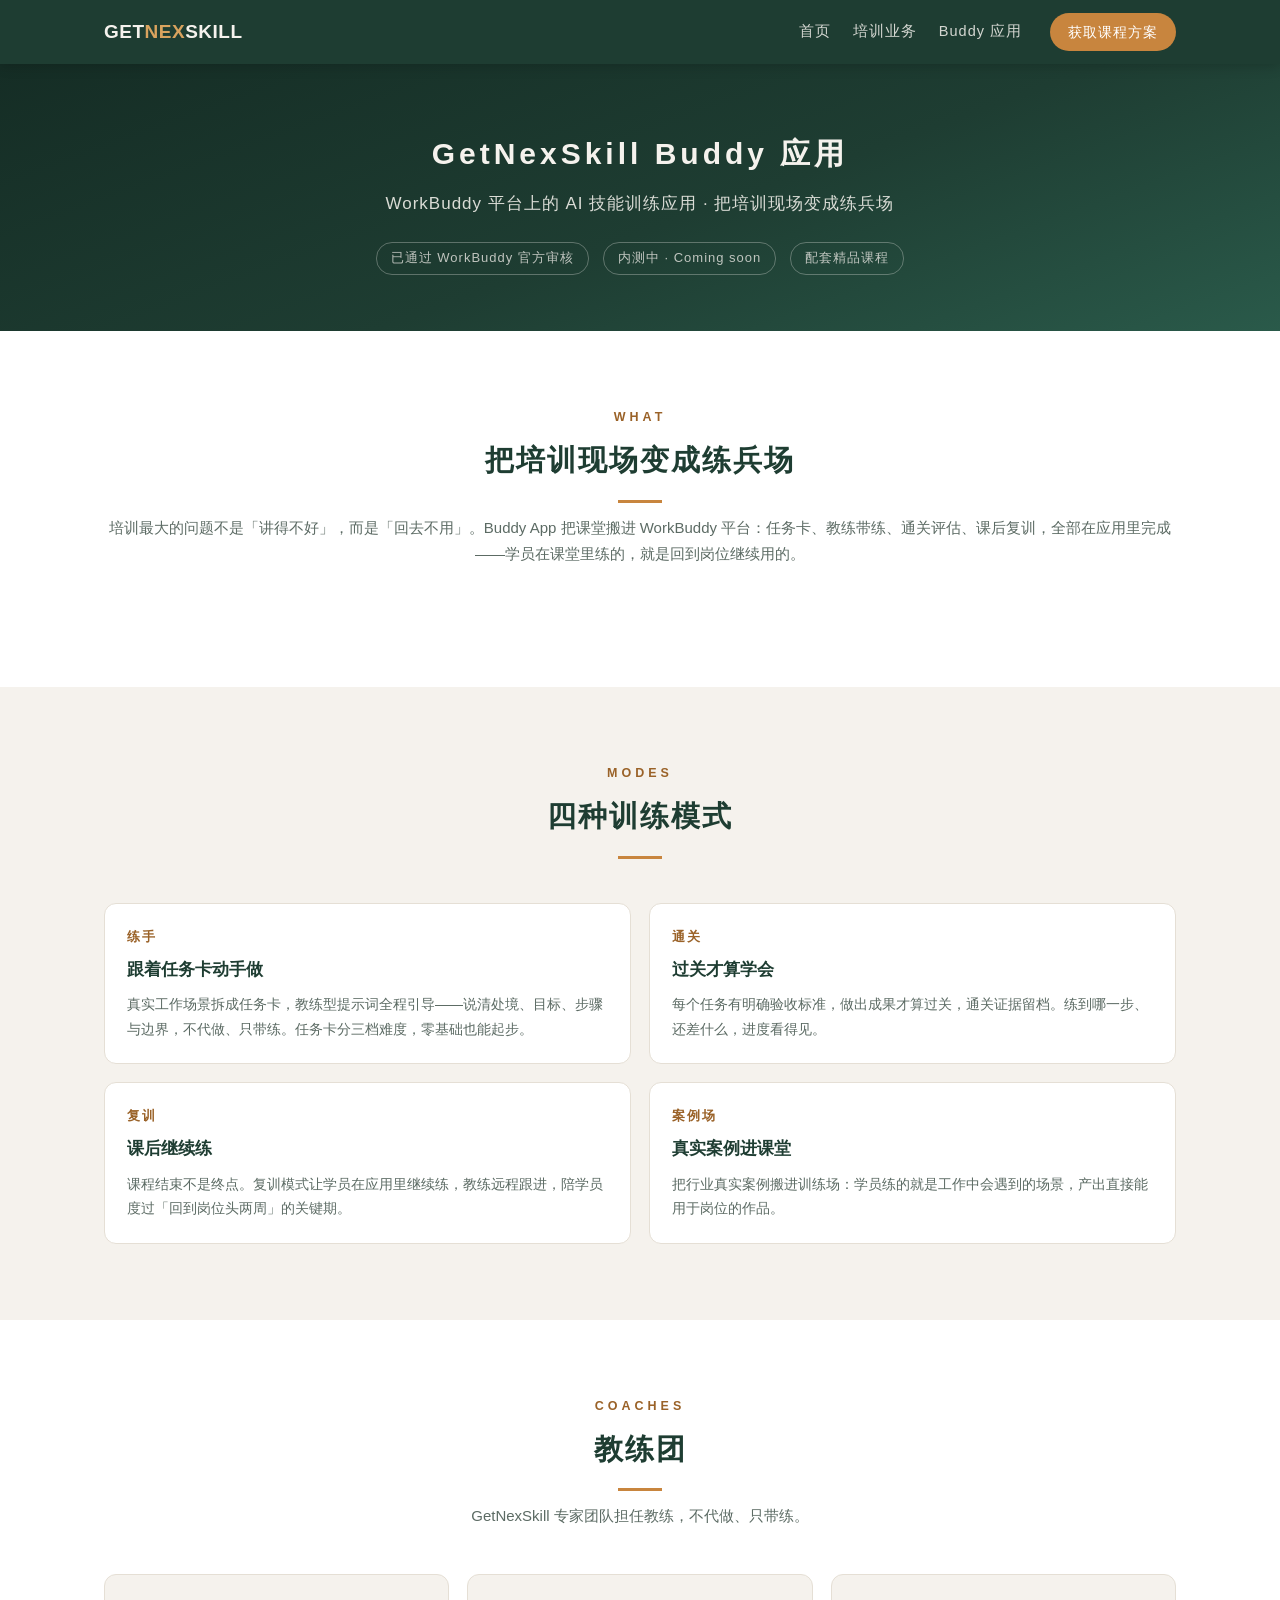
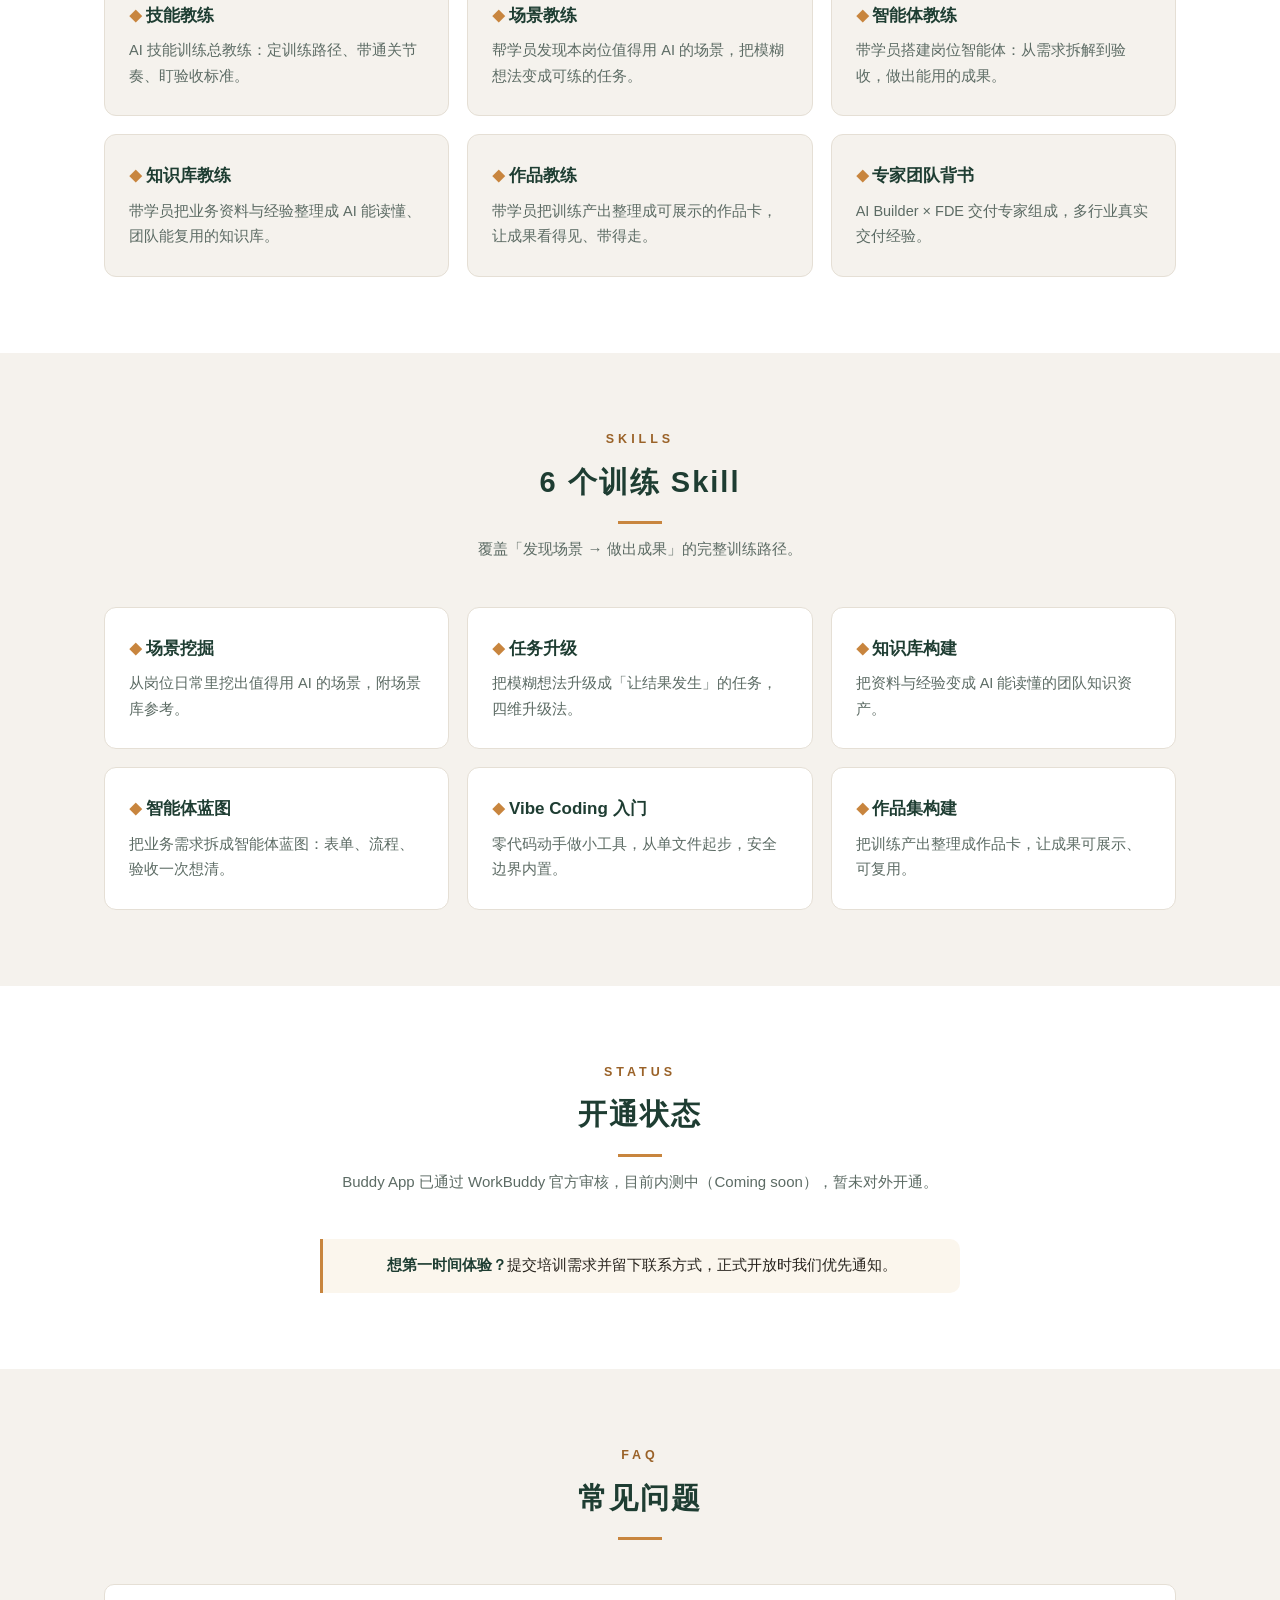
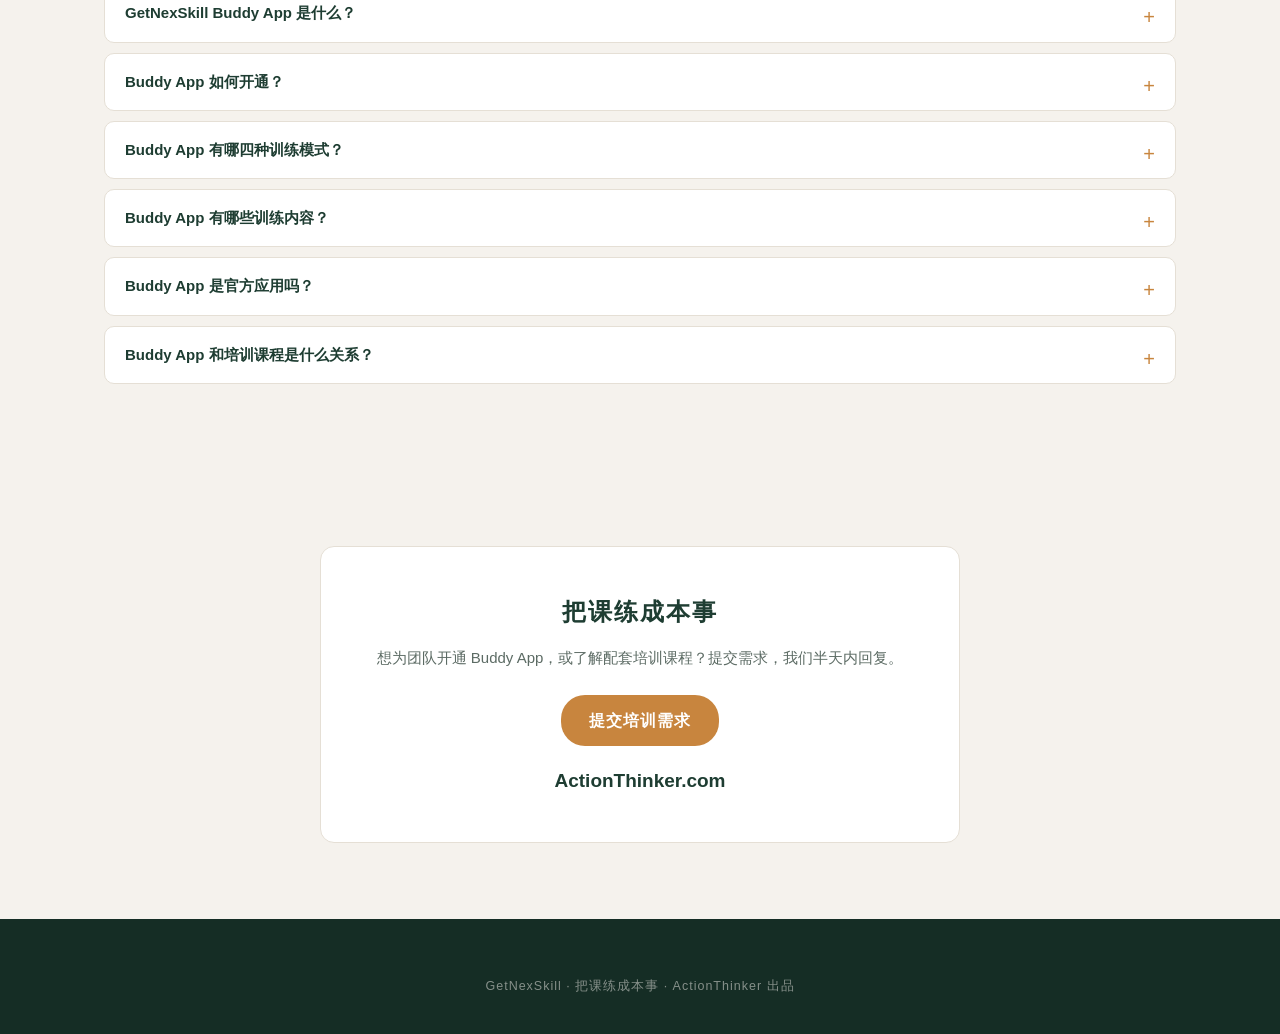
==== commit de8e6063: "fix: 讲师文案去个人依赖表述、证书改文案提及不露图、Vibe Coding改业务岗、课件周期改5-7天 Co-Authored-By: Claude Code <noreply@anthropic" ====
--- a/app.html
+++ b/app.html
@@ -105,7 +105,7 @@
       <div class="card"><h3>智能体教练</h3><p>带学员搭建岗位智能体：从需求拆解到验收，做出能用的成果。</p></div>
       <div class="card"><h3>知识库教练</h3><p>带学员把业务资料与经验整理成 AI 能读懂、团队能复用的知识库。</p></div>
       <div class="card"><h3>作品教练</h3><p>带学员把训练产出整理成可展示的作品卡，让成果看得见、带得走。</p></div>
-      <div class="card"><h3>专家团队背书</h3><p>AI Builder × FDE 交付专家组成，多行业真实交付经验，不依赖单一讲师。</p></div>
+      <div class="card"><h3>专家团队背书</h3><p>AI Builder × FDE 交付专家组成，多行业真实交付经验。</p></div>
     </div>
   </div>
 </section>
--- a/styles.css
+++ b/styles.css
@@ -56,6 +56,7 @@
 .card h3{font-size:17px;color:var(--tea);margin-bottom:8px}
 .card h3::before{content:"◆ ";color:var(--copper);font-size:13px}
 .card p{color:var(--muted);font-size:14.5px}
+.card p b{color:var(--tea)}
 section.alt .card{background:var(--warm)}
 
 /* price */
